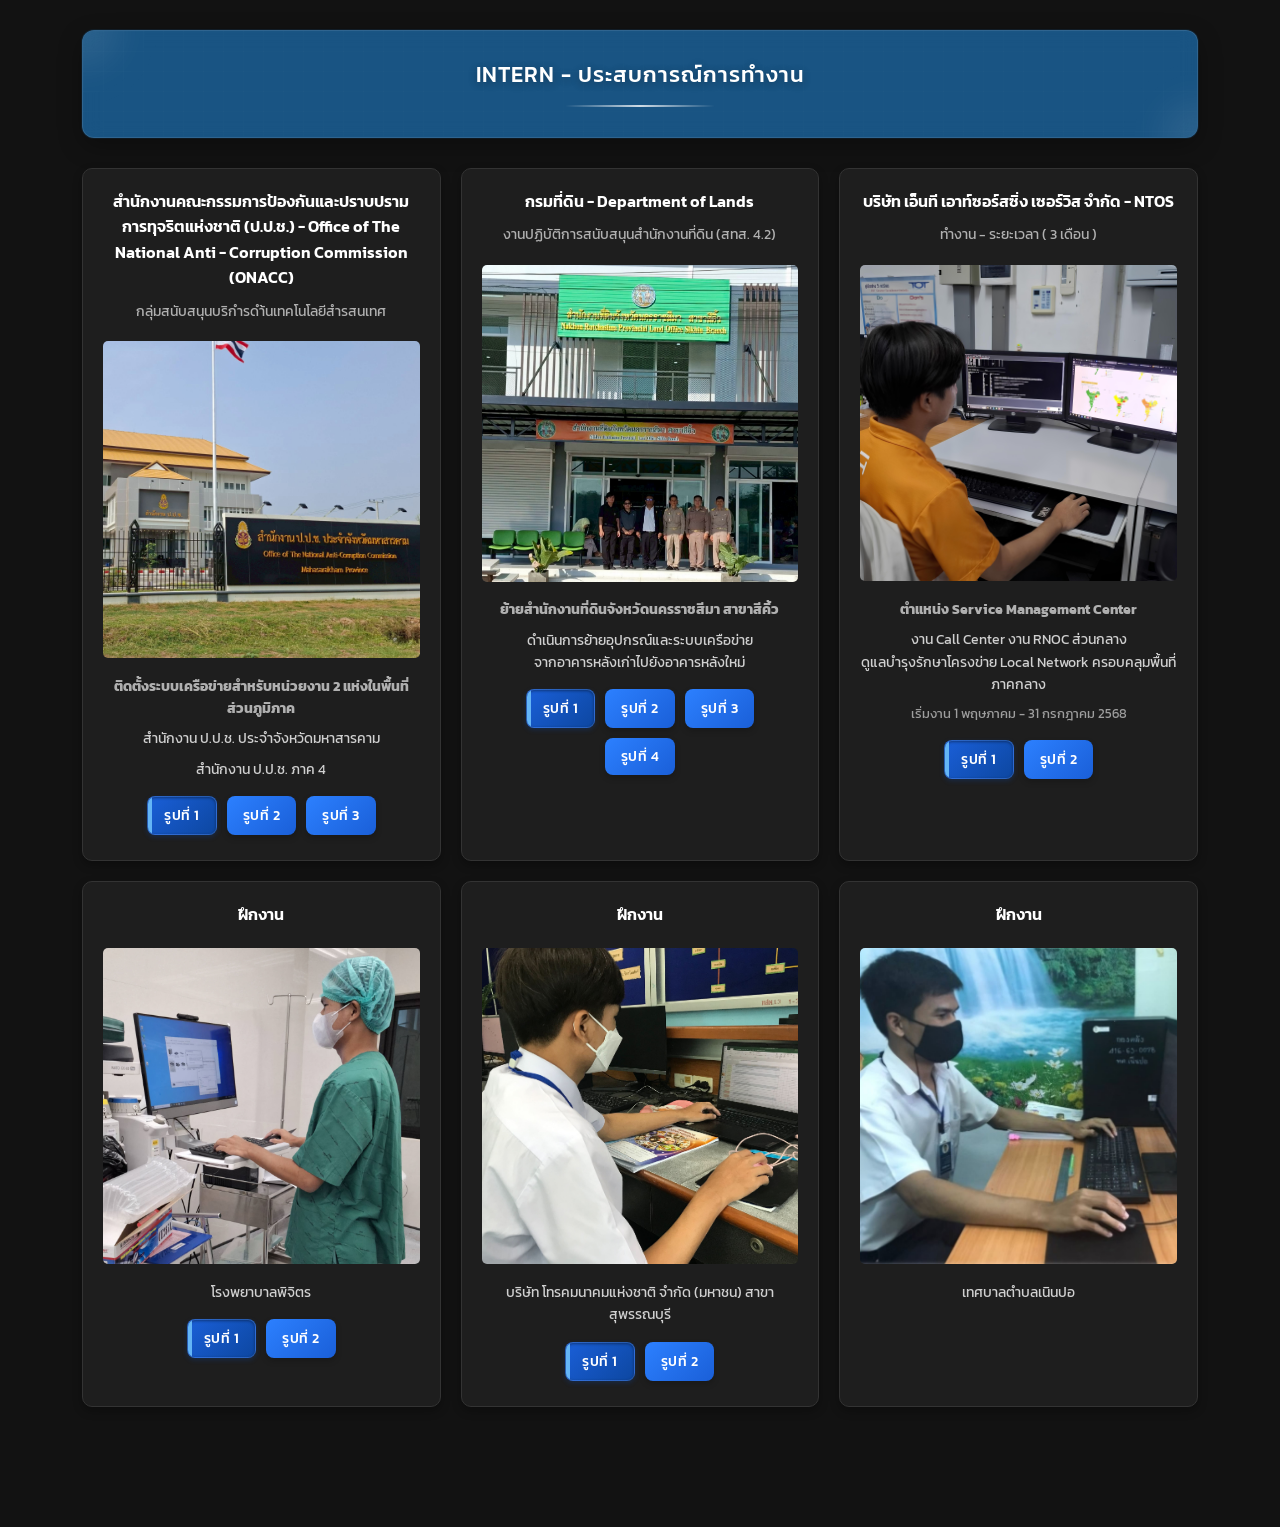
==== intern.html @ 0dc78800 "Add files via upload" ====
<!DOCTYPE html>
<html lang="en">

<head>
    <meta charset="UTF-8" />
    <meta name="viewport" content="width=device-width, initial-scale=1.0" />
    <link rel="icon" href="img/icon/file.png" type="image/x-icon">
    <title>INTERN - ประสบการณ์การทำงาน</title>
    <link href="https://fonts.googleapis.com/css2?family=Kanit:wght@300;400;600&display=swap" rel="stylesheet" />
    <link rel="stylesheet" href="https://cdnjs.cloudflare.com/ajax/libs/font-awesome/6.0.0/css/all.min.css">
    <style>
        /* พื้นฐาน */
        * {
            margin: 0;
            padding: 0;
            box-sizing: border-box;
        }

        body {
            padding: 20px;
            line-height: 1.6;
            font-family: "Kanit", sans-serif;
            background-color: #121212;
            color: #e0e0e0;
            font-size: 16px;
            min-height: 100vh;
        }

        .container {
            max-width: 90%;
            margin: 0 auto;
            margin-bottom: 100px;
        }

        /* หัวข้อหลัก - สีน้ำเงินโปร่งใส (เหมือนหน้า Education และ Performance) */
        .main-title-box {
            background-color: rgba(33, 150, 243, 0.5);
            /* สีน้ำเงินโปร่งใส 50% */
            border-radius: 12px;
            padding: 30px;
            text-align: center;
            box-shadow:
                0 8px 25px rgba(0, 0, 0, 0.3),
                0 0 0 1px rgba(33, 150, 243, 0.1);
            margin-bottom: 30px;
            margin-top: 10px;
            border: 1px solid rgba(255, 255, 255, 0.1);
            position: relative;
            overflow: hidden;
            transition: all 0.4s ease;
            backdrop-filter: blur(10px);
        }

        /* เอฟเฟกต์พื้นหลังเป็นเส้นตาข่ายโปร่งแสง */
        .main-title-box::before {
            content: '';
            position: absolute;
            top: 0;
            left: 0;
            width: 100%;
            height: 100%;
            background-image:
                linear-gradient(rgba(255, 255, 255, 0.05) 1px, transparent 1px),
                linear-gradient(90deg, rgba(255, 255, 255, 0.05) 1px, transparent 1px);
            background-size: 20px 20px;
            opacity: 0.3;
            z-index: -1;
        }

        /* เอฟเฟกต์แสงลอย */
        .floating-light {
            position: absolute;
            width: 100px;
            height: 100px;
            border-radius: 50%;
            background: radial-gradient(circle, rgba(255, 255, 255, 0.15) 0%, transparent 70%);
            filter: blur(20px);
            animation: float-light 15s infinite linear;
            z-index: -1;
        }

        .light-1 {
            top: -50px;
            left: -50px;
            animation-delay: 0s;
        }

        .light-2 {
            bottom: -50px;
            right: -50px;
            animation-delay: 5s;
        }

        .main-title-box:hover {
            transform: translateY(-5px);
            box-shadow:
                0 12px 35px rgba(0, 0, 0, 0.4),
                0 0 0 1px rgba(33, 150, 243, 0.2),
                0 0 20px rgba(33, 150, 243, 0.1);
            background-color: rgba(33, 150, 243, 0.6);
        }

        /* ข้อความหัวข้อ */
        .main-title {
            font-size: 22px;
            font-weight: 500;
            margin: 0;
            color: #ffffff;
            position: relative;
            display: inline-block;
            text-shadow: 0 2px 8px rgba(0, 0, 0, 0.3);
            letter-spacing: 1px;
            line-height: 1.3;
            z-index: 1;
        }

        /* เอฟเฟกต์เส้นแสงใต้ข้อความ */
        .title-underline {
            position: relative;
            height: 2px;
            width: 150px;
            margin: 15px auto 0;
            background: linear-gradient(90deg,
                    transparent,
                    rgba(255, 255, 255, 0.8),
                    transparent);
            border-radius: 1px;
            overflow: hidden;
        }

        .title-underline::after {
            content: '';
            position: absolute;
            top: 0;
            left: -100%;
            width: 100%;
            height: 100%;
            background: linear-gradient(90deg,
                    transparent,
                    rgba(255, 255, 255, 0.6),
                    transparent);
            animation: shimmer-line 3s infinite;
        }

        .certificates-grid {
            display: grid;
            grid-template-columns: repeat(3, 1fr);
            gap: 20px;
        }

        .certificate-box {
            border-radius: 10px;
            box-shadow: 0 4px 10px rgba(0, 0, 0, 0.3);
            padding: 20px;
            text-align: center;
            transition: transform 0.3s ease, box-shadow 0.3s ease;
            position: relative;
            overflow: hidden;
            background-color: #1e1e1e;
            border: 1px solid #333;
        }

        .certificate-box:hover {
            transform: translateY(-5px);
            box-shadow: 0 8px 20px rgba(0, 0, 0, 0.5),
                0 0 15px rgba(255, 255, 255, 0.3);
            border-color: #4a6fa5;
        }

        /* เอฟเฟกต์เส้นแสงด้านซ้ายเมื่อ hover - เหมือนหน้า Education */
        .certificate-box::before {
            content: '';
            position: absolute;
            left: 0;
            top: 0;
            height: 100%;
            width: 4px;
            background-color: #4a6fa5;
            transform: scaleY(0);
            transition: transform 0.3s ease;
        }

        .certificate-box:hover::before {
            transform: scaleY(1);
        }

        .certificate-title h1 {
            font-size: 16px;
            font-weight: 600;
            margin-bottom: 10px;
            color: #ffffff;
        }

        .certificate-title h4 {
            font-size: 14px;
            font-weight: 400;
            margin: 8px 0;
            color: #b0b0b0;
        }

        .certificate-description {
            font-size: 14px;
            margin-top: 10px;
            color: #b0b0b0;
        }

        .certificate-description k {
            display: block;
            margin: 8px 0;
            color: #d0d0d0;
            font-weight: 400;
        }

        .certificate-description p {
            margin: 8px 0;
            color: #9e9e9e;
            font-size: 13px;
        }

        .certificate-box img {
            max-width: 100%;
            height: auto;
            border-radius: 5px;
            margin-top: 10px;
            cursor: pointer;
            transition: transform 0.3s ease;
        }

        .certificate-box img:hover {
            transform: scale(1.03);
        }

        /* ปุ่มเปลี่ยนรูปภาพ - ธีมสีน้ำเงินเหมือนหน้า Performance */
        .image-btn {
            background: linear-gradient(135deg, #2c80ff 0%, #1a5fd8 100%);
            color: #ffffff;
            border: none;
            padding: 8px 16px;
            cursor: pointer;
            font-size: 14px;
            margin: 5px;
            border-radius: 8px;
            font-family: "Kanit", sans-serif;
            transition: all 0.3s ease;
            box-shadow: 0 3px 6px rgba(0, 0, 0, 0.2);
            font-weight: 500;
            letter-spacing: 0.5px;
            position: relative;
            overflow: hidden;
        }

        /* เอฟเฟกต์เส้นสีน้ำเงินด้านข้างเมื่อ hover - เหมือนหน้า Education */
        .image-btn::before {
            content: '';
            position: absolute;
            left: 0;
            top: 0;
            height: 100%;
            width: 4px;
            background-color: #2196f3;
            transform: scaleY(0);
            transition: transform 0.2s ease;
            border-radius: 8px 0 0 8px;
        }

        .image-btn:hover::before {
            transform: scaleY(1);
        }

        .image-btn:hover {
            background: linear-gradient(135deg, #3a90ff 0%, #2a6fdf 100%);
            transform: translateY(-2px);
            box-shadow: 0 5px 12px rgba(44, 128, 255, 0.3);
        }

        .image-btn.active {
            background: linear-gradient(135deg, #1a5fd8 0%, #0d47a1 100%);
            box-shadow:
                inset 0 1px 3px rgba(0, 0, 0, 0.4),
                0 2px 5px rgba(13, 71, 161, 0.3);
            border: 1px solid rgba(255, 255, 255, 0.1);
        }

        /* เส้นสีน้ำเงินสำหรับปุ่ม active ด้วย */
        .image-btn.active::before {
            content: '';
            position: absolute;
            left: 0;
            top: 0;
            height: 100%;
            width: 4px;
            background-color: #64b5f6;
            transform: scaleY(1);
            transition: transform 0.2s ease;
            border-radius: 8px 0 0 8px;
        }

        /* เอฟเฟกต์แสงลอยบนปุ่ม */
        .image-btn::after {
            content: '';
            position: absolute;
            top: 0;
            left: -100%;
            width: 100%;
            height: 100%;
            background: linear-gradient(90deg,
                    transparent,
                    rgba(255, 255, 255, 0.1),
                    transparent);
            transition: left 0.5s ease;
        }

        .image-btn:hover::after {
            left: 100%;
        }

        .btn-container {
            display: flex;
            justify-content: center;
            flex-wrap: wrap;
            margin-top: 10px;
        }

        /* Animations */
        @keyframes float-light {
            0% {
                transform: translate(0, 0) rotate(0deg);
            }

            25% {
                transform: translate(50px, 30px) rotate(90deg);
            }

            50% {
                transform: translate(100px, 0) rotate(180deg);
            }

            75% {
                transform: translate(50px, -30px) rotate(270deg);
            }

            100% {
                transform: translate(0, 0) rotate(360deg);
            }
        }

        @keyframes shimmer-line {
            0% {
                left: -100%;
            }

            100% {
                left: 100%;
            }
        }

        /* Animation สำหรับการแสดงผลการ์ด */
        @keyframes fadeInUp {
            from {
                opacity: 0;
                transform: translateY(20px);
            }

            to {
                opacity: 1;
                transform: translateY(0);
            }
        }

        .certificate-box {
            animation: fadeInUp 0.5s ease forwards;
            opacity: 0;
        }

        .certificate-box:nth-child(1) {
            animation-delay: 0.1s;
        }

        .certificate-box:nth-child(2) {
            animation-delay: 0.2s;
        }

        .certificate-box:nth-child(3) {
            animation-delay: 0.3s;
        }

        .certificate-box:nth-child(4) {
            animation-delay: 0.4s;
        }

        @media (max-width: 700px) {
            .certificates-grid {
                grid-template-columns: repeat(2, 1fr);
            }

            .main-title {
                font-size: 14px;
            }

            .certificate-title h1 {
                font-size: 18px;
            }

            .certificate-title h4 {
                font-size: 13px;
            }

            .certificate-description {
                font-size: 14px;
            }

            .image-btn {
                font-size: 12px;
                padding: 6px 12px;
            }

            .floating-light {
                display: none;
            }
        }

        @media (max-width: 400px) {
            .certificates-grid {
                grid-template-columns: 1fr;
            }

            .main-title {
                font-size: 16px;
            }

            .certificate-title h1 {
                font-size: 16px;
            }

            .certificate-title h4 {
                font-size: 13px;
            }

            .certificate-description {
                font-size: 14px;
            }

            .image-btn {
                font-size: 10px;
                padding: 5px 10px;
            }
        }
    </style>
</head>

<body>
    <div class="container">
        <!-- หัวข้อหลักแบบสีน้ำเงินโปร่งใส (เหมือนหน้า Education และ Performance) -->
        <div class="main-title-box">
            <div class="floating-light light-1"></div>
            <div class="floating-light light-2"></div>
            <div class="main-title">INTERN - ประสบการณ์การทำงาน</div>
            <div class="title-underline"></div>
        </div>

        <div class="certificates-grid">

                        <div class="certificate-box" data-images='["img/intern/nacc-nro_mkm-kkn_1.jpg", "img/intern/nacc-nro_mkm-kkn_2.jpg" , "img/intern/nacc-nro_mkm-kkn_3.jpg"]'>
                <div class="certificate-title">
                    <h1>สำนักงานคณะกรรมการป้องกันและปราบปรามการทุจริตแห่งชาติ (ป.ป.ช.) - Office of The National Anti - Corruption Commission (ONACC)</h1>
                    <h4>กลุ่มสนับสนุนบริกำรดำ้นเทคโนโลยีสำรสนเทศ</h4>
                </div>
                <img src="img/intern/nacc-nro_mkm-kkn_1.jpg" alt="รูปย้าย สนง.ที่ดิน สีคิ้ว" class="clickable-image" />
                <div class="certificate-description">
                    <h4>ติดตั้งระบบเครือข่ายสำหรับหน่วยงาน 2 แห่งในพื้นที่ส่วนภูมิภาค</h4>
                    <k>สำนักงาน ป.ป.ช. ประจำจังหวัดมหาสารคาม</k>
                    <k>สำนักงาน ป.ป.ช. ภาค 4</k>
                </div>
                <div class="btn-container">
                    <button class="image-btn active" onclick="switchImage(this.parentNode.parentNode, 0)">รูปที่
                        1</button>
                    <button class="image-btn" onclick="switchImage(this.parentNode.parentNode, 1)">รูปที่ 2</button>
                    <button class="image-btn" onclick="switchImage(this.parentNode.parentNode, 2)">รูปที่ 3</button>
                </div>
            </div>

            <div class="certificate-box" data-images='["img/intern/dol-nrm-sk-1.jpg", "img/intern/dol-nrm-sk-2.jpg" , "img/intern/dol-nrm-sk-3.jpg" , "img/intern/dol-nrm-sk-4.jpg"]'>
                <div class="certificate-title">
                    <h1>กรมที่ดิน - Department of Lands</h1>
                    <h4>งานปฏิบัติการสนับสนุนสำนักงานที่ดิน (สทส. 4.2)</h4>
                </div>
                <img src="img/intern/dol-nrm-sk-1.jpg" alt="รูปย้าย สนง.ที่ดิน สีคิ้ว" class="clickable-image" />
                <div class="certificate-description">
                    <h4>ย้ายสำนักงานที่ดินจังหวัดนครราชสีมา สาขาสีคิ้ว</h4>
                    <k>ดำเนินการย้ายอุปกรณ์และระบบเครือข่าย <br />
                       จากอาคารหลังเก่าไปยังอาคารหลังใหม่</k>
                </div>
                <div class="btn-container">
                    <button class="image-btn active" onclick="switchImage(this.parentNode.parentNode, 0)">รูปที่
                        1</button>
                    <button class="image-btn" onclick="switchImage(this.parentNode.parentNode, 1)">รูปที่ 2</button>
                    <button class="image-btn" onclick="switchImage(this.parentNode.parentNode, 2)">รูปที่ 3</button>
                    <button class="image-btn" onclick="switchImage(this.parentNode.parentNode, 3)">รูปที่ 4</button>
                </div>
            </div>


            <div class="certificate-box" data-images='["img/intern/nt-os-emp.jpg", "img/intern/nt-os-grt.jpg"]'>
                <div class="certificate-title">
                    <h1>บริษัท เอ็นที เอาท์ซอร์สซิ่ง เซอร์วิส จำกัด - NTOS</h1>
                    <h4>ทำงาน - ระยะเวลา ( 3 เดือน )</h4>
                </div>
                <img src="img/intern/nt-os-emp.jpg" alt="รูปภาพบริษัท NTOS" class="clickable-image" />
                <div class="certificate-description">
                    <h4>ตำแหน่ง Service Management Center</h4>
                    <k>งาน Call Center งาน RNOC ส่วนกลาง <br />
                        ดูแลบำรุงรักษาโครงข่าย Local Network ครอบคลุมพื้นที่ภาคกลาง</k>
                    <p>เริ่มงาน 1 พฤษภาคม - 31 กรกฎาคม 2568</p>
                </div>
                <div class="btn-container">
                    <button class="image-btn active" onclick="switchImage(this.parentNode.parentNode, 0)">รูปที่
                        1</button>
                    <button class="image-btn" onclick="switchImage(this.parentNode.parentNode, 1)">รูปที่ 2</button>
                </div>
            </div>

            <div class="certificate-box" data-images='["img/intern/ph-hosp.jpg", "img/intern/cer-ph-hosp.jpg"]'>
                <div class="certificate-title">
                    <h1>ฝึกงาน</h1>
                </div>
                <img src="img/intern/ph-hosp.jpg" alt="รูปภาพการแข่งขันระดับชาติ" class="clickable-image" />
                <div class="certificate-description">
                    <k>โรงพยาบาลพิจิตร</k>
                </div>
                <div class="btn-container">
                    <button class="image-btn active" onclick="switchImage(this.parentNode.parentNode, 0)">รูปที่
                        1</button>
                    <button class="image-btn" onclick="switchImage(this.parentNode.parentNode, 1)">รูปที่ 2</button>
                </div>
            </div>

            <div class="certificate-box" data-images='["img/intern/nt.jpg", "img/intern/cer-nt.jpg"]'>
                <div class="certificate-title">
                    <h1>ฝึกงาน</h1>
                </div>
                <img src="img/intern/nt.jpg" alt="รูปภาพการแข่งขันระดับภาค" class="clickable-image" />
                <div class="certificate-description">
                    <k>บริษัท โทรคมนาคมแห่งชาติ จำกัด (มหาชน) สาขาสุพรรณบุรี</k>
                </div>
                <div class="btn-container">
                    <button class="image-btn active" onclick="switchImage(this.parentNode.parentNode, 0)">รูปที่
                        1</button>
                    <button class="image-btn" onclick="switchImage(this.parentNode.parentNode, 1)">รูปที่ 2</button>
                </div>
            </div>

            <div class="certificate-box" data-images='["img/intern/muni.jpg"]'>
                <div class="certificate-title">
                    <h1>ฝึกงาน</h1>
                </div>
                <img src="img/intern/muni.jpg" alt="รูปภาพการประกวดระดับจังหวัด" class="clickable-image" />
                <div class="certificate-description">
                    <k>เทศบาลตำบลเนินปอ</k>
                </div>
            </div>
        </div>
    </div>

</body>

</html>
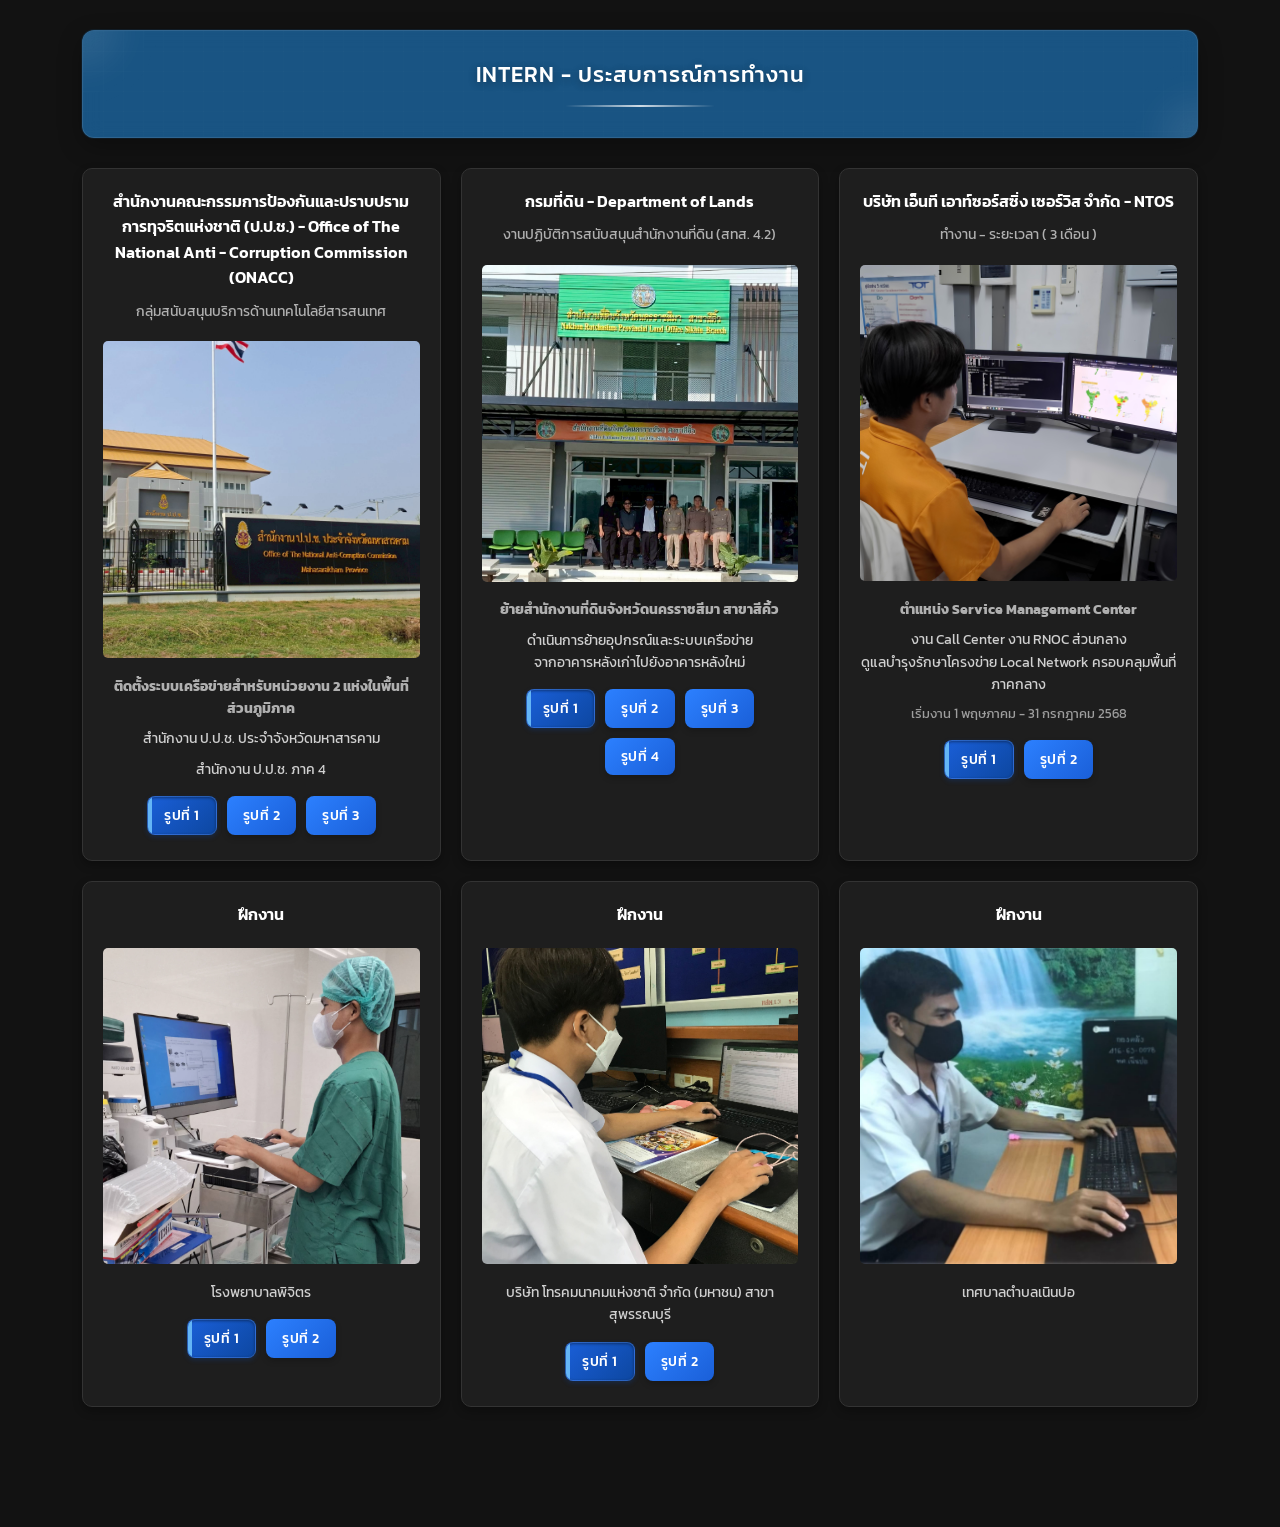
==== commit 8887dc6f: "Update intern.html" ====
--- a/intern.html
+++ b/intern.html
@@ -463,7 +463,7 @@
                         <div class="certificate-box" data-images='["img/intern/nacc-nro_mkm-kkn_1.jpg", "img/intern/nacc-nro_mkm-kkn_2.jpg" , "img/intern/nacc-nro_mkm-kkn_3.jpg"]'>
                 <div class="certificate-title">
                     <h1>สำนักงานคณะกรรมการป้องกันและปราบปรามการทุจริตแห่งชาติ (ป.ป.ช.) - Office of The National Anti - Corruption Commission (ONACC)</h1>
-                    <h4>กลุ่มสนับสนุนบริกำรดำ้นเทคโนโลยีสำรสนเทศ</h4>
+                    <h4>กลุ่มสนับสนุนบริการด้านเทคโนโลยีสารสนเทศ</h4>
                 </div>
                 <img src="img/intern/nacc-nro_mkm-kkn_1.jpg" alt="รูปย้าย สนง.ที่ดิน สีคิ้ว" class="clickable-image" />
                 <div class="certificate-description">
@@ -563,4 +563,4 @@
 
 </body>
 
-</html>+</html>
